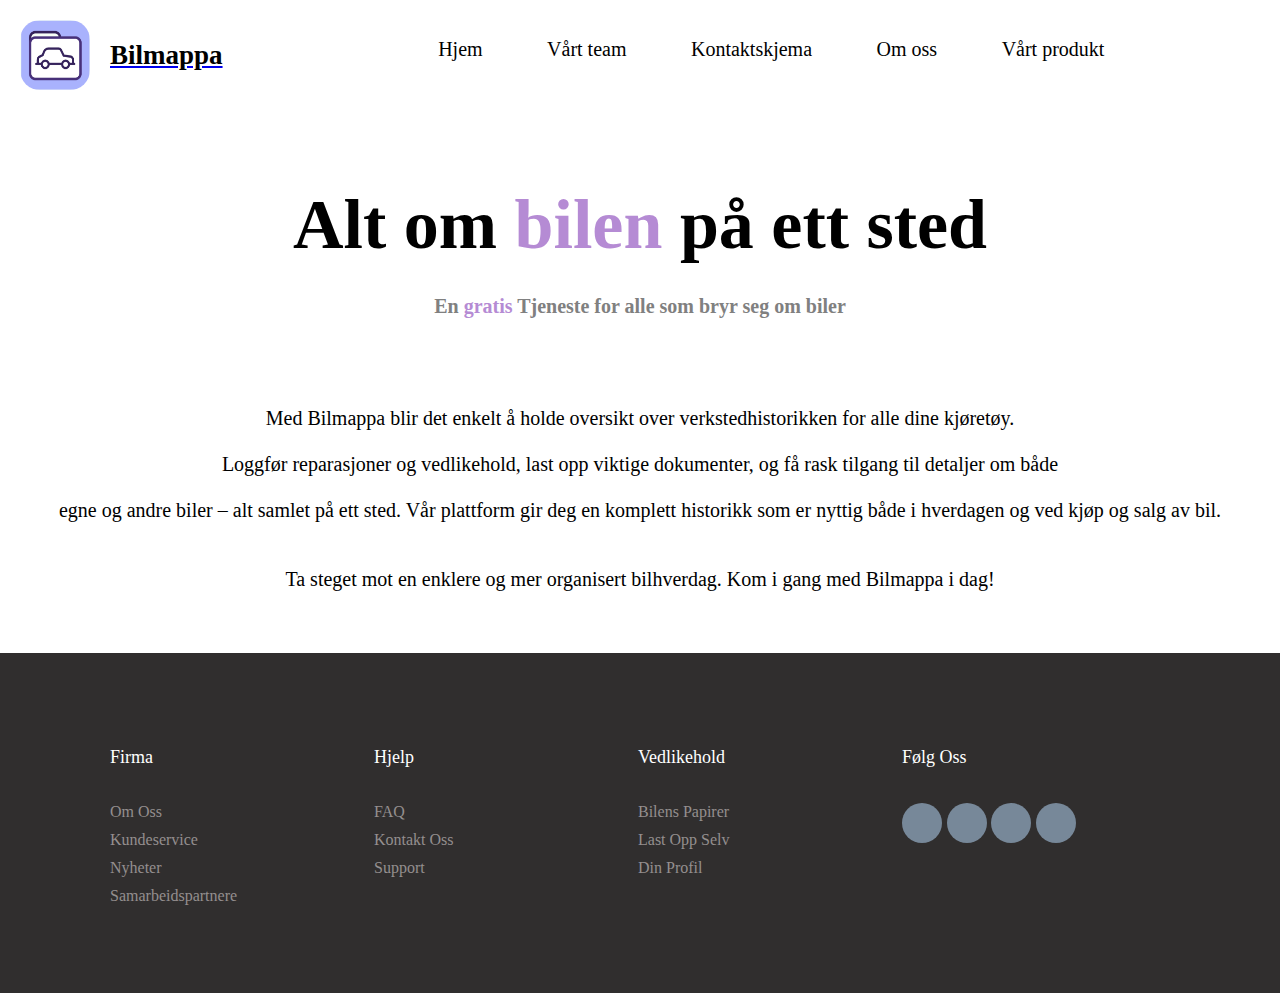
==== index.html @ 58f10278 "zdcsd" ====
<!DOCTYPE html>
<html lang="en">
<link rel="stylesheet" href="style.css">
<link rel="stylesheet" href="https://cdnjs.cloudflare.com/ajax/libs/font-awesome/6.6.0/css/all.min.css" integrity="sha512-Kc323vGBEqzTmouAECnVceyQqyqdsSiqLQISBL29aUW4U/M7pSPA/gEUZQqv1cwx4OnYxTxve5UMg5GT6L4JJg==" crossorigin="anonymous" referrerpolicy="no-referrer" />

<head>

    <title>Bilmappa</title>
</head>
<body>
    <div class="menucontainer">

<a href="index.html"><img src="photo/Screenshot 2024-10-28 at 12.24.02.png" alt=""></a>

       <a href="index.html"><h2>Bilmappa</h2></a>
<ul>
    <li><a href="index.html">Hjem</a></li>
    <li><a href="kontakt.html">Vårt team</a></li>
    <li><a href="kontakskjema.html">Kontaktskjema</a></li>
    <li><a href="Om oss.html">Om oss</a></li>
    <li><a href="">Vårt produkt</a></li>
</ul>
    </div>
   <div class="innhold">
    <h3>Alt om <span>bilen</span> på ett sted</h3>
    <h4>En <span>gratis</span> Tjeneste for alle som bryr seg om biler</h4> <br><br>

  <p>
    Med Bilmappa blir det enkelt å holde oversikt over verkstedhistorikken for alle dine kjøretøy. <br><br>
    Loggfør reparasjoner og vedlikehold, last opp viktige dokumenter, og få rask tilgang til detaljer om både <br><br>
    egne og andre biler – alt samlet på ett sted. Vår plattform gir deg en komplett historikk som er nyttig både i hverdagen og ved kjøp og salg av bil. <br><br><br>

    Ta steget mot en enklere og mer organisert bilhverdag. Kom i gang med Bilmappa i dag!
   </p><br><br>
</div>







<footer class="footer">
    <div class="container">
        <div class="row">
            <div class="footer-col">
                <h4>Firma</h4>
                <ul>
                    <li><a href="#">Om oss</a></li>
                    <li><a href="#">Kundeservice</a></li>
                    <li><a href="#">Nyheter</a></li>
                    <li><a href="#">Samarbeidspartnere</a></li>
                
                </ul>
            </div>
            <div class="footer-col">
                <h4>Hjelp</h4>
                <ul>
                    <li><a href="#">FAQ</a></li>
                    <li><a href="#">Kontakt oss</a></li>
                    <li><a href="#">support</a></li>
                    <li><a href="#"></a></li>
                </ul>
        </div>
        <div class="footer-col">
            <h4>vedlikehold</h4>
            <ul>
                <li><a href="#">Bilens papirer</a></li>
                <li><a href="#">Last opp selv</a></li>
                <li><a href="#">Din profil</a></li>
                <li><a href="#"></a></li>

            </ul>
    </div>
    <div class="footer-col">
        <h4>Følg oss</h4>
        <div class="sosial-links">
        <ul>
         <a href=""><i class="fa-brands fa-instagram"></i></a>
         <a href=""><i class="fa-brands fa-facebook"></i></a>
         <a href=""><i class="fa-brands fa-twitter"></i></a>
         <a href=""><i class="fa-brands fa-linkedin-in"></i></a>
        </ul>
</div>
</div>
    
</footer>
   

</body>
</html>
---- style.css ----
body{
    background-color:white;
    margin: 0px;
    padding: 0px;
    background-size: cover;
    background-position: center;

}
.menucontainer{
    padding: 0px;
    display: flex;
    position: center;
}
.menucontainer ul{
    flex: 1;
    text-align: center;
}
.menucontainer ul li{
    display: inline-block;
    margin: 10px 20px;
    padding: 10px;
    font-size: 20px;
}
.menucontainer ul li a{
    color: black; 
    text-decoration: none;
   
}
.menucontainer ul li a:hover{
    background-color: rgb(181, 139, 212);
    transition: 1s;
    border-radius: 50px;

}
.menucontainer a button{
    margin-left: 140px;
    width: 110px;
    height: 40px;
    border-radius: 30px;
    font-size: 17px;
    background-color:rgb(181, 139, 212);
    color: white;
}

.menucontainer h2{
margin-left: 0px;
margin-top: 40px;
color: black;
text-decoration: none;
}
.menucontainer h2:hover{
    transition: 0,5s;
    border-radius: 50px;
    color: rgb(181, 139, 212);

}
.menucontainer img{
    width: 70px;
    height: 70px;
    padding: 20px;
    border-radius: 40px;
} 
.innhold h3{
    font-size: 70px;
    text-align: center;
}
.innhold span{
    color: rgb(181, 139, 212);
}
.innhold h4{
font-size: 20px;
text-align: center;
color: gray;
margin-top: -40px;
}
.innhold h4 span{
    color: rgb(181, 139, 212);
}
.innhold img{
    
}
.innhold p{
    font-size: 20px;
    text-align: center;
    
}
.about h3{
    text-align: center;
    font-size: 50px;

}

.about{
    width: 100%;
    margin: 0;
    border-radius: 10px;
}

.about P{
text-align: center;
font-size: 22px;
color: black;
padding: 20px 20px;
}

.about img{
    width: 100%;
    margin: 0;
    border-radius: 10px;
}
.about h4{
    text-align: center;
    font-size: 40px;

}
.container{
    max-width: 1170px;
    margin: auto;
}
.row{
    display: flex;
    flex-wrap: wrap;
}
ul{
    list-style: none;
}
footer{
    padding: 70px 0 ;
    background-color: rgb(48, 46, 46);
}
.footer-col{
    width: 20%;
    padding: 0 15px;
}
.footer-col h4{
    font-size: 18px;
    color: white;
    text-transform: capitalize;
    margin-bottom: 35px;
    font-weight: 500;
    position: relative;
    margin-left: 40px;
}
.footer-col ul li:not(:last-child){
    margin-bottom: 10px;
}
.footer-col ul li a{
    font-size: 16px;
    text-transform: capitalize;
    color:black;
    text-decoration: none;
    font-weight: 300;
    color: rgb(148, 143, 143);
    display: block;
    transition: all 0,3s ease;
}
.footer-col ul li a:hover{
    color: darkgrey;
    padding-left: 7px;

}
.footer-col .sosial-links a{
    display: inline-block;
    height: 40px;
    width: 40px;
    background-color: lightslategray;
    margin: 10px 10px o;
    text-align: center;
    line-height: 40px;
    border-radius: 50px;
    color: aqua;
    transition: all 0,5s ease;

}
.footer-col .sosial-links a:hover{
    color: #24262b;
    background-color:rgb(181, 139, 212);
}
.wrapper{
    width: 420px;
    background: white;
    border:  2px solid rgba(255, 255, 255, .2);
    backdrop-filter: blur(20px);
    box-shadow: 0 0 10px rgba(0, 0, 0, .2);
    color: #000000;
    border-radius: 10px;
    padding: 30px 40px;
}
.wrapper h1{
    font-size: 36px;
    text-align: center;
}
.wrapper .input-box{
    width: 100%;
    height: 50px;
    margin: 30px 0;

}
.input-box input{
    width: 100%;
    height: 100%;
    background: rgb(235, 231, 231);
    border: transparent;
    outline: none;
    border: 2px solid rgba(255, 255, 255, .2);
    border-radius: 40px;
}
.input-box input::placeholder{
    color: #000000;
}
.input-box i{
    position: absolute;
    right: 20px;
    top: 50%;
    transform: translateY(-50%);
    font-size: 20px;
}
.wrapper .remember-forget{
display: flex;
justify-content:space-between;
font-size: 14.5px;
margin: -15px 0 15px;
}
.remember-forget label input{
    accent-color: #000000;
    margin-right: 3px;
}

.remember-forget a{
    color: #000000;
    text-decoration: none;
}
.remember-forget a:hover{
    text-decoration: underline;

}
.wrapper .btn{
    width: 100%;
    height: 45px;
    background-color: #ffffff;
    border: none;
    outline: none;
    border-radius: 40px;
    box-shadow: 0 0 10px rgba(0, 0, 0, .1);
    cursor: pointer;
    font-size: 16px;
    color: #333;
    font-weight: 600;

}
.wrapper .register.link{
    font-size: 14,5px;
    text-align: center;
    margin: 20px 0 15px;
}
.register.link p a{
    color: #000000;
    text-decoration: none;
    font-weight: 600;
}
.register.link p a:hover{
    text-decoration: underline;
}
.pics img{
    width: 120px;
    height: 120px;
    border-radius: 50px;
    border: 2px solid;
    margin: 10px;
    margin-left: 100px;

    
}
.pics{
    display: flex;
    

}

.pop h1{
    text-align: center;
}
.pop h4{
    text-align: center;
    font-size: larger;
}

.kons h6{
    margin-left: 40px;
    font-size: 20px;
}

.kons input{
    margin-left: 40px;
    width: 250px;
    height: 40px;
    border: solid 1px;
}

.kons span input{
    width: 50%;
    height: 100px;

}
.kons button{
    width: 140px;
    height: 40px;
    margin-left: 40px;
    border-radius: 10px;
    font-size: larger;
    background-color: hsl(28, 8%, 32%);
    color: #ffffff;
}

.rad{
    display: flex;
    flex-wrap: wrap;
}
.lob{
    margin: auto;
    width: 20%;
}
.lob h1{
    margin-left: 35px ;
}
.lob li{
    font-size: 20px;
    align-items: center;
}


/* For skjermer som er bredere enn 600px (PC) */
@media (min-width: 600px) {
    body {
        font-size: 18px;
    }
}

/* For skjermer som er 600px eller mindre (mobil) */
@media (max-width: 600px) {
    body {
        font-size: 14px;
    }
}
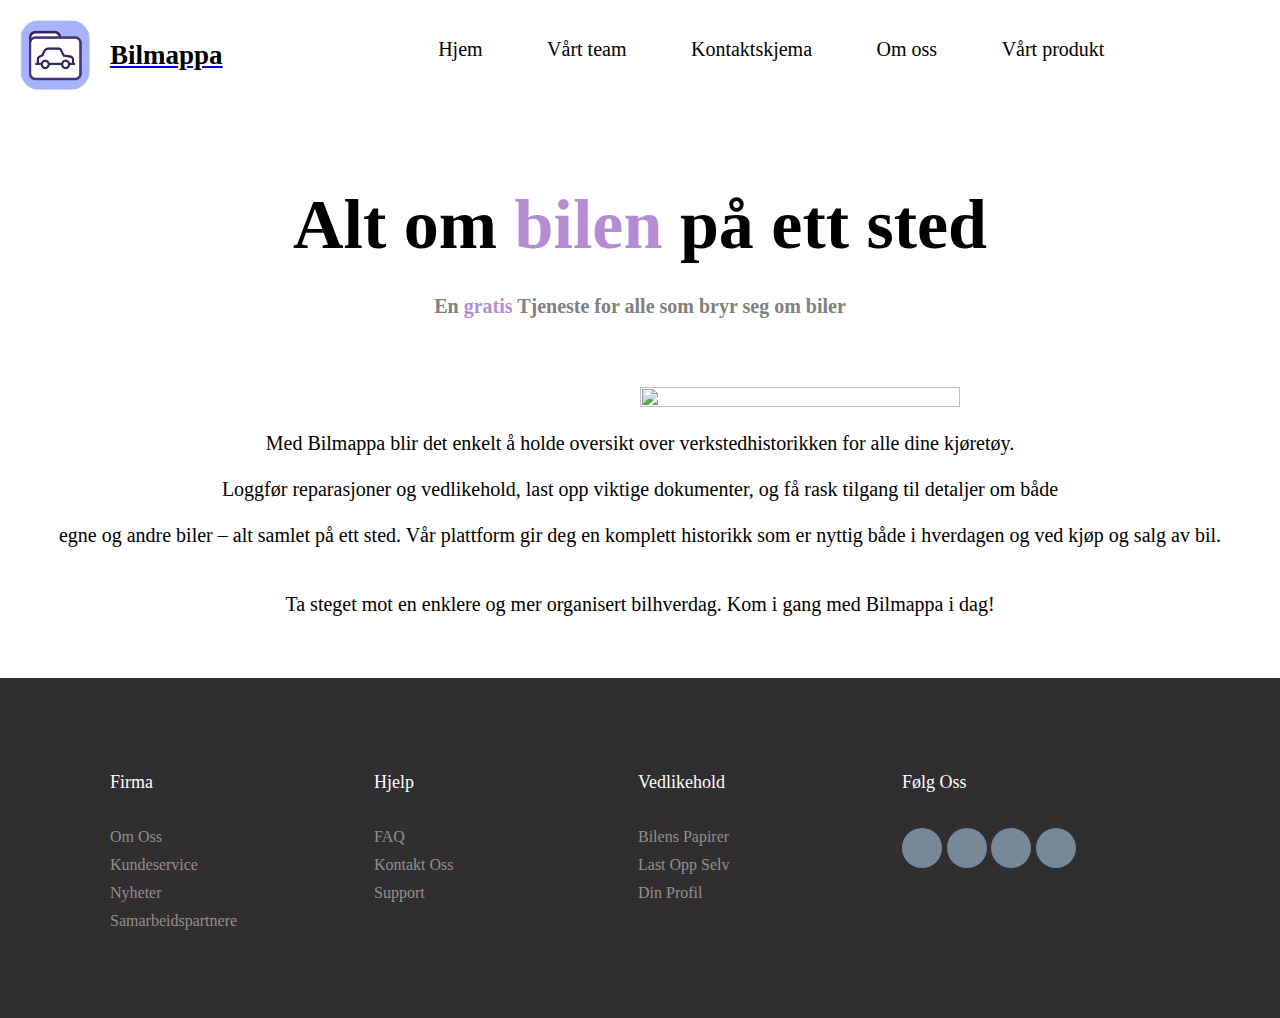
==== commit c0861a76: "seg" ====
--- a/index.html
+++ b/index.html
@@ -25,6 +25,7 @@
     <h3>Alt om <span>bilen</span> på ett sted</h3>
     <h4>En <span>gratis</span> Tjeneste for alle som bryr seg om biler</h4> <br><br>
 
+  <img src="" alt="">
   <p>
     Med Bilmappa blir det enkelt å holde oversikt over verkstedhistorikken for alle dine kjøretøy. <br><br>
     Loggfør reparasjoner og vedlikehold, last opp viktige dokumenter, og få rask tilgang til detaljer om både <br><br>
--- a/style.css
+++ b/style.css
@@ -29,6 +29,7 @@
 .menucontainer ul li a:hover{
     background-color: rgb(181, 139, 212);
     transition: 1s;
+    padding: 5px;
     border-radius: 50px;
 
 }
@@ -77,6 +78,9 @@
     color: rgb(181, 139, 212);
 }
 .innhold img{
+    width: 50%;
+    height: 50%;
+    margin-left: 50%;
     
 }
 .innhold p{
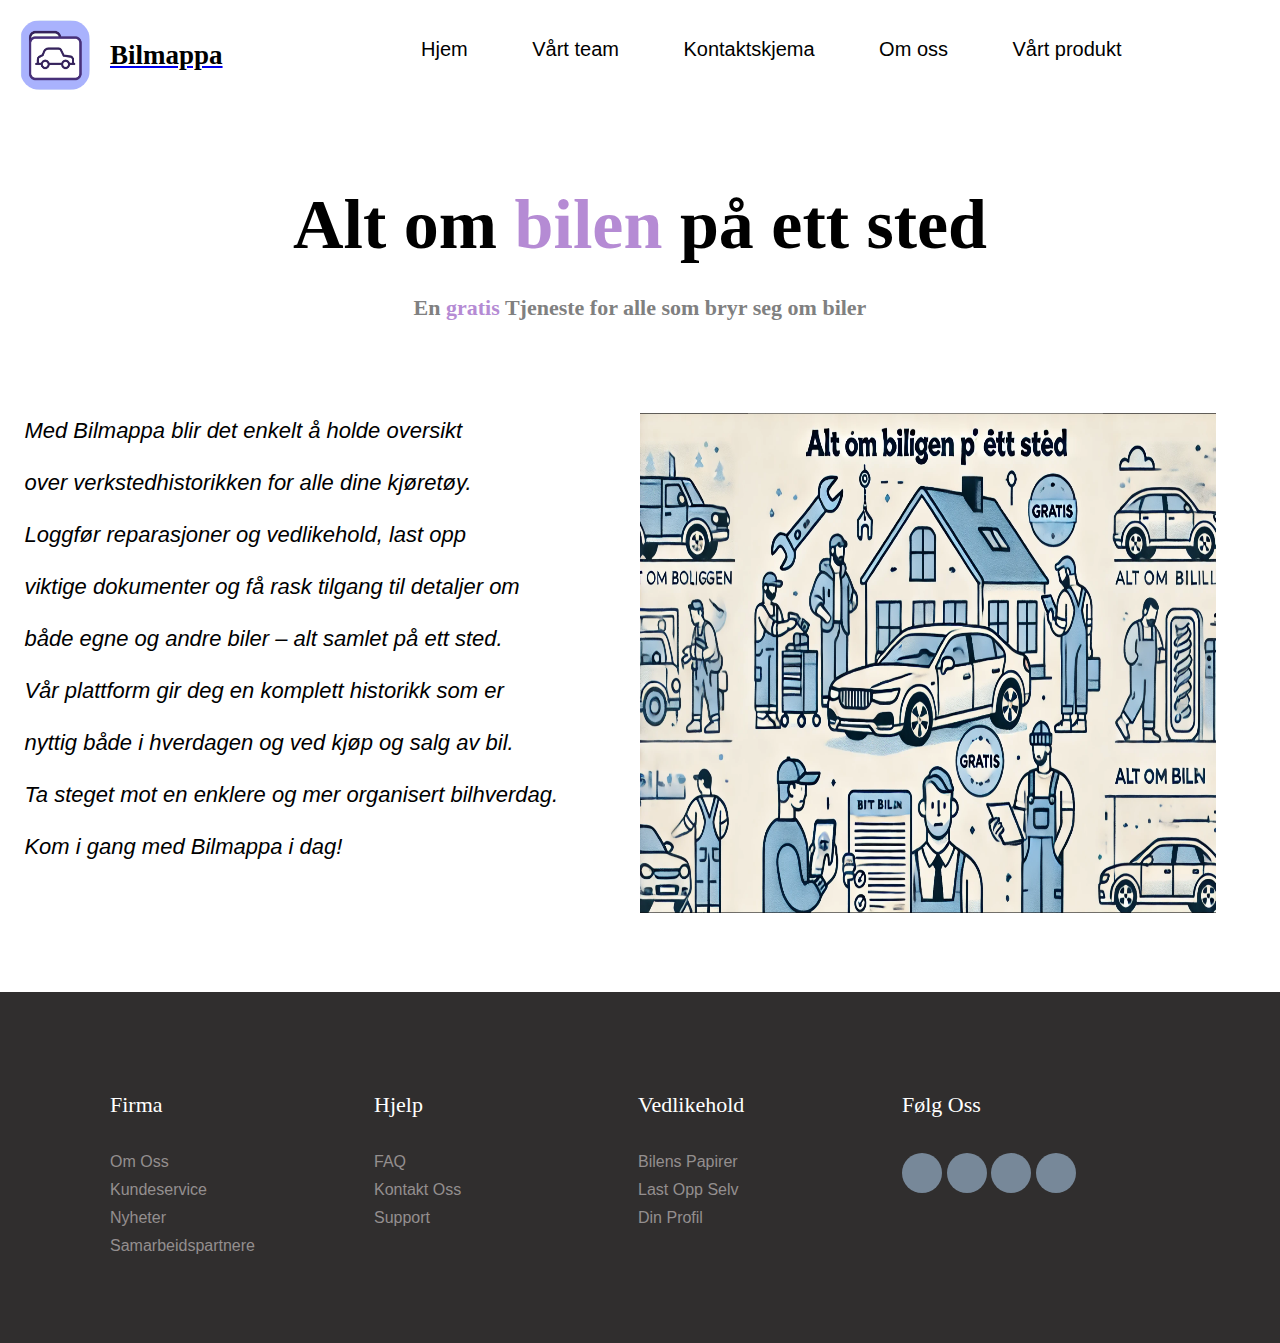
==== commit 97948c69: "har endret noen ting" ====
--- a/index.html
+++ b/index.html
@@ -23,23 +23,30 @@
     </div>
    <div class="innhold">
     <h3>Alt om <span>bilen</span> på ett sted</h3>
-    <h4>En <span>gratis</span> Tjeneste for alle som bryr seg om biler</h4> <br><br>
+    <h4>En <span>gratis</span> Tjeneste for alle som bryr seg om biler</h4> <br><br><br>
 
-  <img src="" alt="">
-  <p>
-    Med Bilmappa blir det enkelt å holde oversikt over verkstedhistorikken for alle dine kjøretøy. <br><br>
-    Loggfør reparasjoner og vedlikehold, last opp viktige dokumenter, og få rask tilgang til detaljer om både <br><br>
-    egne og andre biler – alt samlet på ett sted. Vår plattform gir deg en komplett historikk som er nyttig både i hverdagen og ved kjøp og salg av bil. <br><br><br>
+  <img src="photo/bilde 2.png" alt="">
+  <pre>
+    Med Bilmappa blir det enkelt å holde oversikt 
 
-    Ta steget mot en enklere og mer organisert bilhverdag. Kom i gang med Bilmappa i dag!
-   </p><br><br>
+    over verkstedhistorikken for alle dine kjøretøy.
+
+    Loggfør reparasjoner og vedlikehold, last opp 
+    
+    viktige dokumenter og få rask tilgang til detaljer om 
+    
+    både egne og andre biler – alt samlet på ett sted.
+
+    Vår plattform gir deg en komplett historikk som er 
+    
+    nyttig både i hverdagen og ved kjøp og salg av bil.
+
+    Ta steget mot en enklere og mer organisert bilhverdag.
+
+    Kom i gang med Bilmappa i dag!
+   </pre><br><br>
 </div>
-
-
-
-
-
-
+<br><br>
 
 <footer class="footer">
     <div class="container">
--- a/style.css
+++ b/style.css
@@ -20,11 +20,12 @@
     margin: 10px 20px;
     padding: 10px;
     font-size: 20px;
+    font-family: 'Lucida Sans', 'Lucida Sans Regular', 'Lucida Grande', 'Lucida Sans Unicode', Geneva, Verdana, sans-serif;
 }
 .menucontainer ul li a{
     color: black; 
     text-decoration: none;
-   
+    
 }
 .menucontainer ul li a:hover{
     background-color: rgb(181, 139, 212);
@@ -69,7 +70,7 @@
     color: rgb(181, 139, 212);
 }
 .innhold h4{
-font-size: 20px;
+font-size: 22px;
 text-align: center;
 color: gray;
 margin-top: -40px;
@@ -78,15 +79,18 @@
     color: rgb(181, 139, 212);
 }
 .innhold img{
-    width: 50%;
-    height: 50%;
-    margin-left: 50%;
+    width: 45%;
+    height: 500px;
+    margin-left:50%;
     
 }
-.innhold p{
-    font-size: 20px;
-    text-align: center;
-    
+.innhold pre{
+    font-size:22px;
+    text-align: left;
+    margin-top: -500px;
+    font-style: italic;
+    font-family: 'Lucida Sans', 'Lucida Sans Regular', 'Lucida Grande', 'Lucida Sans Unicode', Geneva, Verdana, sans-serif;
+
 }
 .about h3{
     text-align: center;
@@ -105,6 +109,9 @@
 font-size: 22px;
 color: black;
 padding: 20px 20px;
+font-style: italic;
+font-family: 'Lucida Sans', 'Lucida Sans Regular', 'Lucida Grande', 'Lucida Sans Unicode', Geneva, Verdana, sans-serif;
+
 }
 
 .about img{
@@ -137,7 +144,7 @@
     padding: 0 15px;
 }
 .footer-col h4{
-    font-size: 18px;
+    font-size: 22px;
     color: white;
     text-transform: capitalize;
     margin-bottom: 35px;
@@ -157,6 +164,7 @@
     color: rgb(148, 143, 143);
     display: block;
     transition: all 0,3s ease;
+    font-family: 'Lucida Sans', 'Lucida Sans Regular', 'Lucida Grande', 'Lucida Sans Unicode', Geneva, Verdana, sans-serif;
 }
 .footer-col ul li a:hover{
     color: darkgrey;
@@ -275,23 +283,34 @@
 
     
 }
+
+.hilt{
+    text-align: center;
+    font-size: 22px;
+    font-family: 'Lucida Sans', 'Lucida Sans Regular', 'Lucida Grande', 'Lucida Sans Unicode', Geneva, Verdana, sans-serif;
+}
 .pics{
     display: flex;
-    
-
-}
-
+}
+.pics ul li{
+    font-family: 'Lucida Sans', 'Lucida Sans Regular', 'Lucida Grande', 'Lucida Sans Unicode', Geneva, Verdana, sans-serif;
+}
+.bolder img{
+    width: 100%;
+}
 .pop h1{
     text-align: center;
 }
 .pop h4{
     text-align: center;
-    font-size: larger;
+    font-size: 22px;
+    font-family: 'Lucida Sans', 'Lucida Sans Regular', 'Lucida Grande', 'Lucida Sans Unicode', Geneva, Verdana, sans-serif;
 }
 
 .kons h6{
     margin-left: 40px;
-    font-size: 20px;
+    font-size: 22px;
+    font-family: 'Lucida Sans', 'Lucida Sans Regular', 'Lucida Grande', 'Lucida Sans Unicode', Geneva, Verdana, sans-serif;
 }
 
 .kons input{
@@ -312,7 +331,7 @@
     margin-left: 40px;
     border-radius: 10px;
     font-size: larger;
-    background-color: hsl(28, 8%, 32%);
+    background-color: rgb(181, 139, 212);
     color: #ffffff;
 }
 
@@ -328,8 +347,9 @@
     margin-left: 35px ;
 }
 .lob li{
-    font-size: 20px;
+    font-size: 22px;
     align-items: center;
+    font-family: 'Lucida Sans', 'Lucida Sans Regular', 'Lucida Grande', 'Lucida Sans Unicode', Geneva, Verdana, sans-serif;
 }
 
 
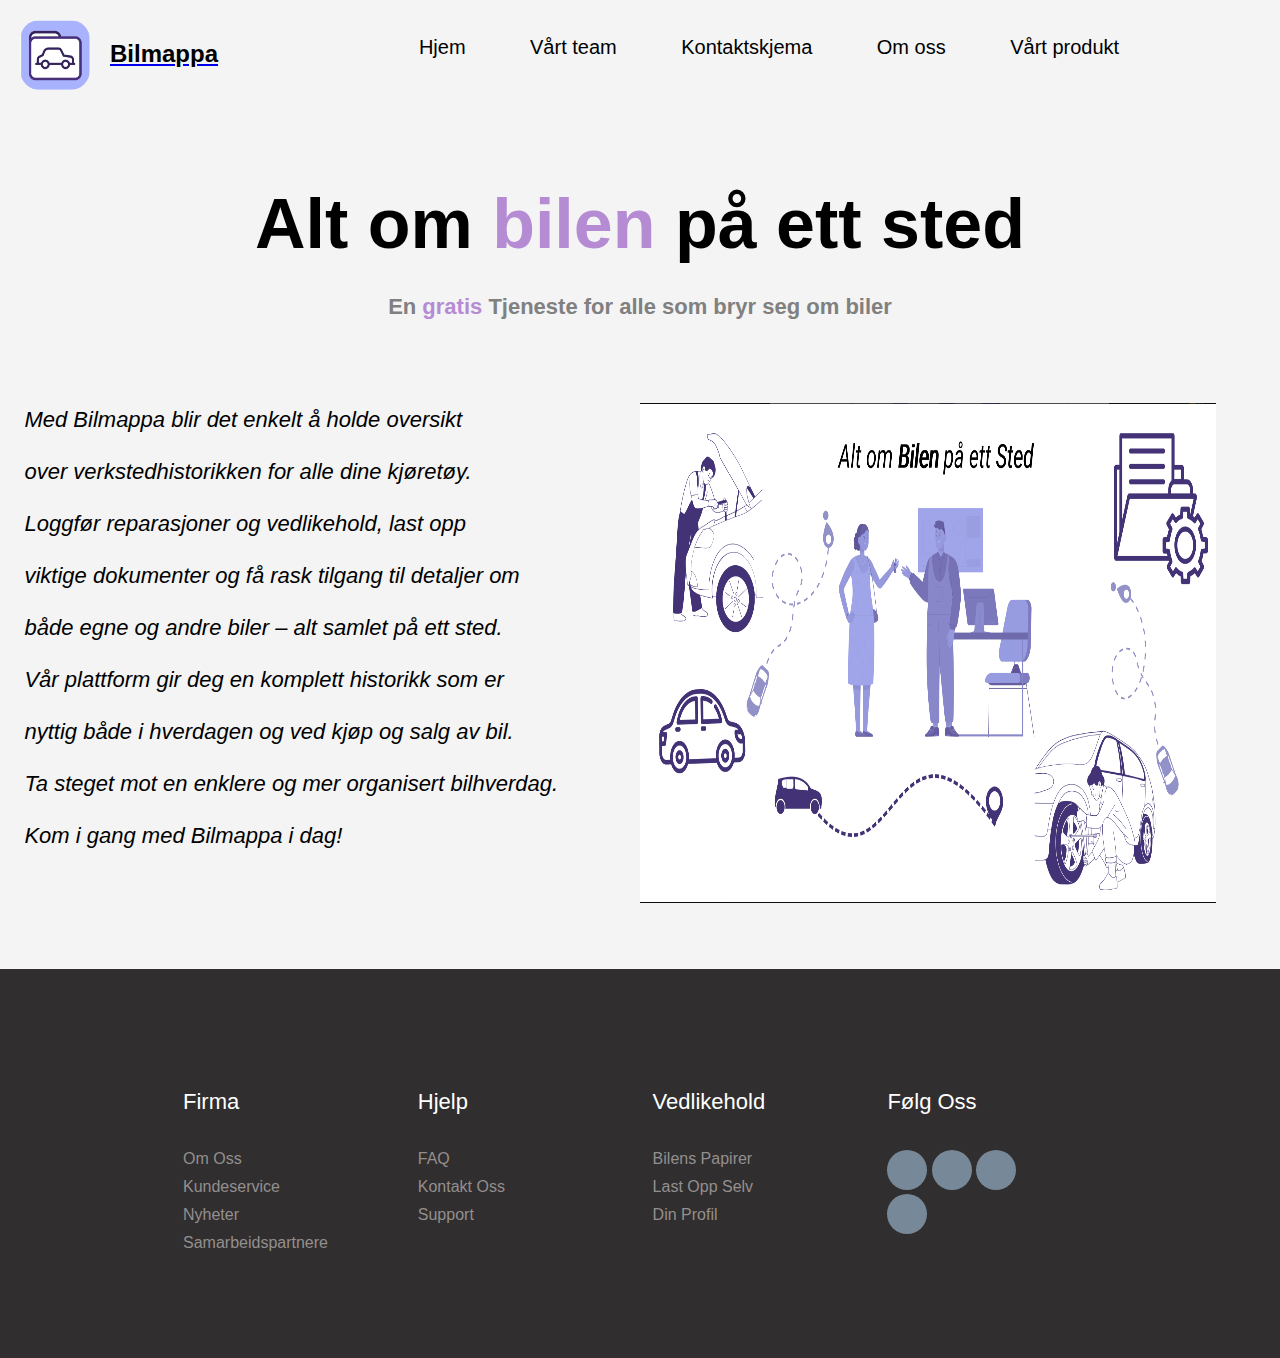
==== commit f1d1ed61: "our produkt design" ====
--- a/index.html
+++ b/index.html
@@ -18,14 +18,14 @@
     <li><a href="kontakt.html">Vårt team</a></li>
     <li><a href="kontakskjema.html">Kontaktskjema</a></li>
     <li><a href="Om oss.html">Om oss</a></li>
-    <li><a href="">Vårt produkt</a></li>
+    <li><a href="Vårt produkt.html">Vårt produkt</a></li>
 </ul>
     </div>
    <div class="innhold">
     <h3>Alt om <span>bilen</span> på ett sted</h3>
     <h4>En <span>gratis</span> Tjeneste for alle som bryr seg om biler</h4> <br><br><br>
 
-  <img src="photo/bilde 2.png" alt="">
+  <img src="photo/bilde 1.png" alt="">
   <pre>
     Med Bilmappa blir det enkelt å holde oversikt 
 
--- a/style.css
+++ b/style.css
@@ -1,11 +1,13 @@
 body{
-    background-color:white;
+    background-color: #f4f4f4;
     margin: 0px;
     padding: 0px;
     background-size: cover;
     background-position: center;
 
 }
+
+
 .menucontainer{
     padding: 0px;
     display: flex;
@@ -352,29 +354,109 @@
     font-family: 'Lucida Sans', 'Lucida Sans Regular', 'Lucida Grande', 'Lucida Sans Unicode', Geneva, Verdana, sans-serif;
 }
 
-
-/* For skjermer som er bredere enn 600px (PC) */
-@media (min-width: 600px) {
+.container-2{
+ padding: 15px;
+ margin: 15px;
+ display: flex;
+}
+.albdr{
+    text-align: center;
+}
+.albdr span{
+    color: rgb(181, 139, 212);
+}
+.last img{
+    width: 55%;
+    margin-left: 15%;
+    border-radius: 70px;
+    margin-top: 20px;
+}
+.tral p{
+    font-size: 25px;
+    margin-top: 100px;
+}
+.bzr button{
+    margin-left: 60%;
+    width: 250px;
+    height: 50px;
+    background-color: rgb(181, 139, 212);
+    font-size: 25px;
+    border-radius: 20px;
+    margin-top: -100px;
+    
+}
+
+/* Grunnleggende stil for større skjermer */
+body {
+    font-family: Arial, sans-serif;
+    margin: 0;
+    padding: 0;
+    background-color: #f4f4f4;
+  }
+  
+  .container {
+    width: 80%;
+    margin: 0 auto;
+    padding: 20px;
+  }
+  
+  h1 {
+    color: #333;
+  }
+  
+  /* Responsiv design for skjermer som er 768px eller mindre (typisk mobil) */
+  @media (max-width: 768px) {
+    .container {
+      width: 95%;
+      padding: 10px;
+    }
+  
+    h1 {
+      font-size: 24px;
+      text-align: center;
+    }
+  
+    /* Endre navigasjonen til vertikal */
+    nav ul {
+      list-style-type: none;
+      padding: 0;
+    }
+  
+    nav ul li {
+      display: block;
+      text-align: center;
+      margin: 10px 0;
+    }
+  
+    nav a {
+      text-decoration: none;
+      font-size: 18px;
+      color: #333;
+    }
+  }
+  
+  /* Responsiv design for ekstra små skjermer (f.eks. telefoner i vertikal modus) */
+  @media (max-width: 480px) {
     body {
-        font-size: 18px;
-    }
-}
-
-/* For skjermer som er 600px eller mindre (mobil) */
-@media (max-width: 600px) {
-    body {
-        font-size: 14px;
-    }
-}
-
-
-
-
-
-
-
-
-
-
-
-
+      font-size: 14px;
+    }
+  
+    h1 {
+      font-size: 20px;
+    }
+  
+    nav a {
+      font-size: 16px;
+    }
+  }
+  
+
+
+
+
+
+
+
+
+
+
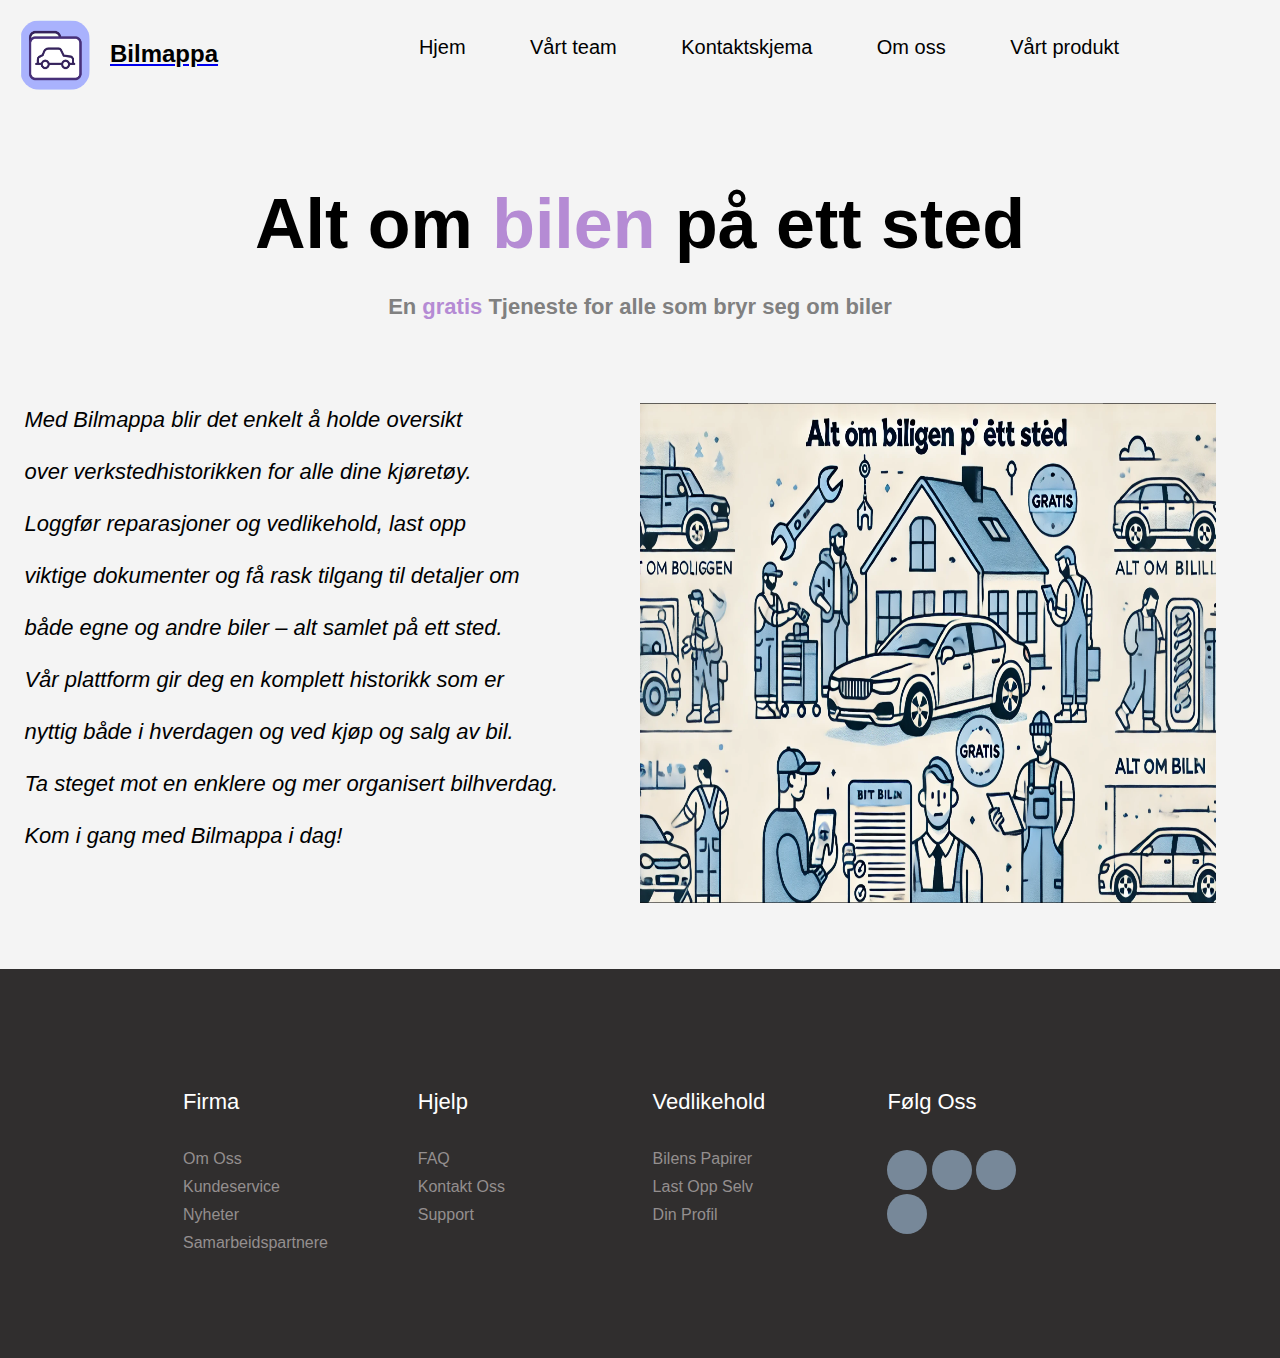
==== commit 78fd705b: "ok" ====
--- a/index.html
+++ b/index.html
@@ -25,7 +25,7 @@
     <h3>Alt om <span>bilen</span> på ett sted</h3>
     <h4>En <span>gratis</span> Tjeneste for alle som bryr seg om biler</h4> <br><br><br>
 
-  <img src="photo/bilde 1.png" alt="">
+  <img src="photo/bilde 2.png" alt="">
   <pre>
     Med Bilmappa blir det enkelt å holde oversikt 
 
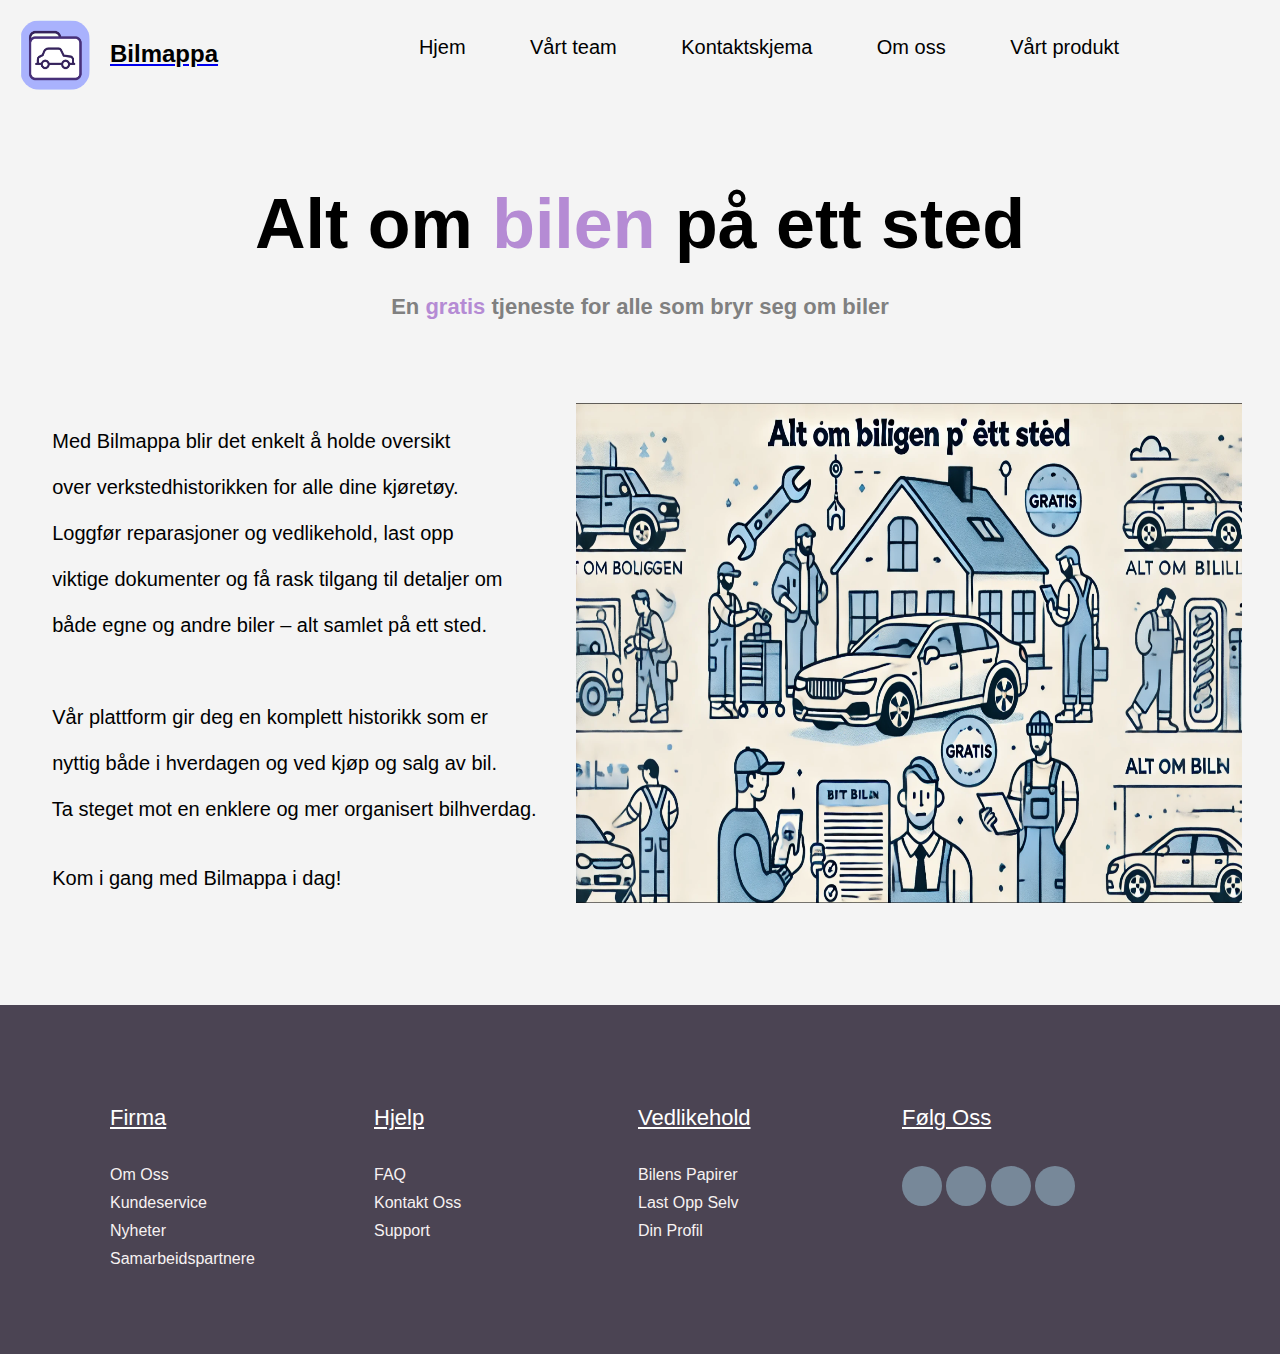
==== commit 73623e5e: "Endret litt tekst(første site) og visual" ====
--- a/index.html
+++ b/index.html
@@ -23,10 +23,10 @@
     </div>
    <div class="innhold">
     <h3>Alt om <span>bilen</span> på ett sted</h3>
-    <h4>En <span>gratis</span> Tjeneste for alle som bryr seg om biler</h4> <br><br><br>
+    <h4>En <span>gratis</span> tjeneste for alle som bryr seg om biler</h4> <br><br><br>
 
   <img src="photo/bilde 2.png" alt="">
-  <pre>
+  <pre style="font-style: normal;"> 
     Med Bilmappa blir det enkelt å holde oversikt 
 
     over verkstedhistorikken for alle dine kjøretøy.
@@ -36,12 +36,13 @@
     viktige dokumenter og få rask tilgang til detaljer om 
     
     både egne og andre biler – alt samlet på ett sted.
-
+    <br><br>
     Vår plattform gir deg en komplett historikk som er 
     
     nyttig både i hverdagen og ved kjøp og salg av bil.
 
     Ta steget mot en enklere og mer organisert bilhverdag.
+
 
     Kom i gang med Bilmappa i dag!
    </pre><br><br>
@@ -52,7 +53,7 @@
     <div class="container">
         <div class="row">
             <div class="footer-col">
-                <h4>Firma</h4>
+                <h4 style="text-decoration: underline;">Firma</h4>
                 <ul>
                     <li><a href="#">Om oss</a></li>
                     <li><a href="#">Kundeservice</a></li>
@@ -62,7 +63,7 @@
                 </ul>
             </div>
             <div class="footer-col">
-                <h4>Hjelp</h4>
+                <h4 style="text-decoration: underline;">Hjelp</h4>
                 <ul>
                     <li><a href="#">FAQ</a></li>
                     <li><a href="#">Kontakt oss</a></li>
@@ -71,7 +72,7 @@
                 </ul>
         </div>
         <div class="footer-col">
-            <h4>vedlikehold</h4>
+            <h4 style="text-decoration: underline;">Vedlikehold</h4>
             <ul>
                 <li><a href="#">Bilens papirer</a></li>
                 <li><a href="#">Last opp selv</a></li>
--- a/style.css
+++ b/style.css
@@ -4,7 +4,7 @@
     padding: 0px;
     background-size: cover;
     background-position: center;
-
+    font-family: sans-serif;
 }
 
 
@@ -22,7 +22,7 @@
     margin: 10px 20px;
     padding: 10px;
     font-size: 20px;
-    font-family: 'Lucida Sans', 'Lucida Sans Regular', 'Lucida Grande', 'Lucida Sans Unicode', Geneva, Verdana, sans-serif;
+    font-family: sans-serif;
 }
 .menucontainer ul li a{
     color: black; 
@@ -81,17 +81,18 @@
     color: rgb(181, 139, 212);
 }
 .innhold img{
-    width: 45%;
-    height: 500px;
-    margin-left:50%;
+    width: 52%;
+    height:500px;
+    margin-left:45%;
     
 }
 .innhold pre{
-    font-size:22px;
+    font-size:20px;
     text-align: left;
     margin-top: -500px;
     font-style: italic;
-    font-family: 'Lucida Sans', 'Lucida Sans Regular', 'Lucida Grande', 'Lucida Sans Unicode', Geneva, Verdana, sans-serif;
+    font-family: sans-serif;
+    padding-left: 30px;
 
 }
 .about h3{
@@ -111,8 +112,7 @@
 font-size: 22px;
 color: black;
 padding: 20px 20px;
-font-style: italic;
-font-family: 'Lucida Sans', 'Lucida Sans Regular', 'Lucida Grande', 'Lucida Sans Unicode', Geneva, Verdana, sans-serif;
+font-family: sans-serif;
 
 }
 
@@ -139,13 +139,14 @@
 }
 footer{
     padding: 70px 0 ;
-    background-color: rgb(48, 46, 46);
+    background-color: #4B4453 
 }
 .footer-col{
     width: 20%;
     padding: 0 15px;
 }
 .footer-col h4{
+    text-decoration: underline;
     font-size: 22px;
     color: white;
     text-transform: capitalize;
@@ -163,10 +164,10 @@
     color:black;
     text-decoration: none;
     font-weight: 300;
-    color: rgb(148, 143, 143);
+    color: rgb(247, 242, 242);
     display: block;
     transition: all 0,3s ease;
-    font-family: 'Lucida Sans', 'Lucida Sans Regular', 'Lucida Grande', 'Lucida Sans Unicode', Geneva, Verdana, sans-serif;
+    font-family: sans-serif;
 }
 .footer-col ul li a:hover{
     color: darkgrey;
@@ -289,13 +290,13 @@
 .hilt{
     text-align: center;
     font-size: 22px;
-    font-family: 'Lucida Sans', 'Lucida Sans Regular', 'Lucida Grande', 'Lucida Sans Unicode', Geneva, Verdana, sans-serif;
+    font-family: sans-serif;
 }
 .pics{
     display: flex;
 }
 .pics ul li{
-    font-family: 'Lucida Sans', 'Lucida Sans Regular', 'Lucida Grande', 'Lucida Sans Unicode', Geneva, Verdana, sans-serif;
+    font-family: sans-serif;
 }
 .bolder img{
     width: 100%;
@@ -306,13 +307,13 @@
 .pop h4{
     text-align: center;
     font-size: 22px;
-    font-family: 'Lucida Sans', 'Lucida Sans Regular', 'Lucida Grande', 'Lucida Sans Unicode', Geneva, Verdana, sans-serif;
+    font-family: sans-serif;
 }
 
 .kons h6{
     margin-left: 40px;
     font-size: 22px;
-    font-family: 'Lucida Sans', 'Lucida Sans Regular', 'Lucida Grande', 'Lucida Sans Unicode', Geneva, Verdana, sans-serif;
+    font-family: sans-serif;
 }
 
 .kons input{
@@ -351,112 +352,100 @@
 .lob li{
     font-size: 22px;
     align-items: center;
-    font-family: 'Lucida Sans', 'Lucida Sans Regular', 'Lucida Grande', 'Lucida Sans Unicode', Geneva, Verdana, sans-serif;
-}
-
-.container-2{
- padding: 15px;
- margin: 15px;
- display: flex;
-}
-.albdr{
-    text-align: center;
-}
-.albdr span{
-    color: rgb(181, 139, 212);
+    font-family: sans-serif;
+}
+
+.container-2 {
+    display: flex;
+    max-width: 900px;
+    padding: 20px;
+    border-radius: 50px;
+}
+.albdr h1 {
+    text-align: center;
+    font-size: 32px;
+    color: #333;
+    font-weight: 700;
+    margin: 20px 0;
+}
+.albdr h1 span {
+    color: #9370DB;;
+}
+.last {
+    width: 450px;
 }
 .last img{
-    width: 55%;
-    margin-left: 15%;
-    border-radius: 70px;
-    margin-top: 20px;
-}
-.tral p{
-    font-size: 25px;
-    margin-top: 100px;
-}
-.bzr button{
-    margin-left: 60%;
-    width: 250px;
-    height: 50px;
-    background-color: rgb(181, 139, 212);
-    font-size: 25px;
-    border-radius: 20px;
-    margin-top: -100px;
-    
-}
-
-/* Grunnleggende stil for større skjermer */
-body {
-    font-family: Arial, sans-serif;
-    margin: 0;
-    padding: 0;
-    background-color: #f4f4f4;
-  }
-  
-  .container {
-    width: 80%;
-    margin: 0 auto;
-    padding: 20px;
-  }
-  
-  h1 {
-    color: #333;
-  }
-  
-  /* Responsiv design for skjermer som er 768px eller mindre (typisk mobil) */
-  @media (max-width: 768px) {
-    .container {
-      width: 95%;
-      padding: 10px;
-    }
-  
-    h1 {
-      font-size: 24px;
-      text-align: center;
-    }
-  
-    /* Endre navigasjonen til vertikal */
-    nav ul {
-      list-style-type: none;
-      padding: 0;
-    }
-  
-    nav ul li {
-      display: block;
-      text-align: center;
-      margin: 10px 0;
-    }
-  
-    nav a {
-      text-decoration: none;
-      font-size: 18px;
-      color: #333;
-    }
-  }
-  
-  /* Responsiv design for ekstra små skjermer (f.eks. telefoner i vertikal modus) */
-  @media (max-width: 480px) {
-    body {
-      font-size: 14px;
-    }
-  
-    h1 {
-      font-size: 20px;
-    }
-  
-    nav a {
-      font-size: 16px;
-    }
-  }
-  
-
-
-
-
-
-
-
-
-
-
+    max-width: 55%;
+    height: auto;
+    border-radius: 50px;
+    margin-left: 150px;    
+
+}
+.tral {
+    flex: 1;
+    padding: 10px;
+    text-align: left;
+}
+.tral p {
+    font-size: 18px;
+    color: #666;
+    line-height: 1.6;
+    margin-top: 30px;
+    margin-bottom: 15px;
+
+}
+.tral button {
+    font-size: 18px;
+    padding: 10px 20px;
+    background-color: #9370DB; /* Matching the purple color */
+    color: #ffffff;
+    border: none;
+    border-radius: 5px;
+    cursor: pointer;
+    transition: background-color 0.3s;
+    margin-bottom: 60px;
+    width: 200px;
+    margin-top: 50px;
+    margin-left: 20%;
+}
+.bzr {
+    text-align: center;
+    margin: 20px;
+}
+
+.bzr button:hover {
+    background-color: #7a5db7; /* Darker purple on hover */
+}
+
+@media (max-width: 600px) {
+    .menucontainer ul li {
+        margin: 5px;
+        padding: 5px;
+        font-size: 16px;
+    }
+
+    .albdr h1 {
+        font-size: 24px;
+    }
+
+    .container-2 {
+        flex-direction: column;
+        padding: 10px;
+    }
+
+    .tral p {
+        font-size: 16px;
+        padding: 0 5px;
+    }
+
+    .last img {
+        max-width: 80%;
+        border-radius: 15px;
+    }
+
+    .bzr button {
+        font-size: 16px;
+        width: 100%;
+        max-width: 250px;
+    }
+}
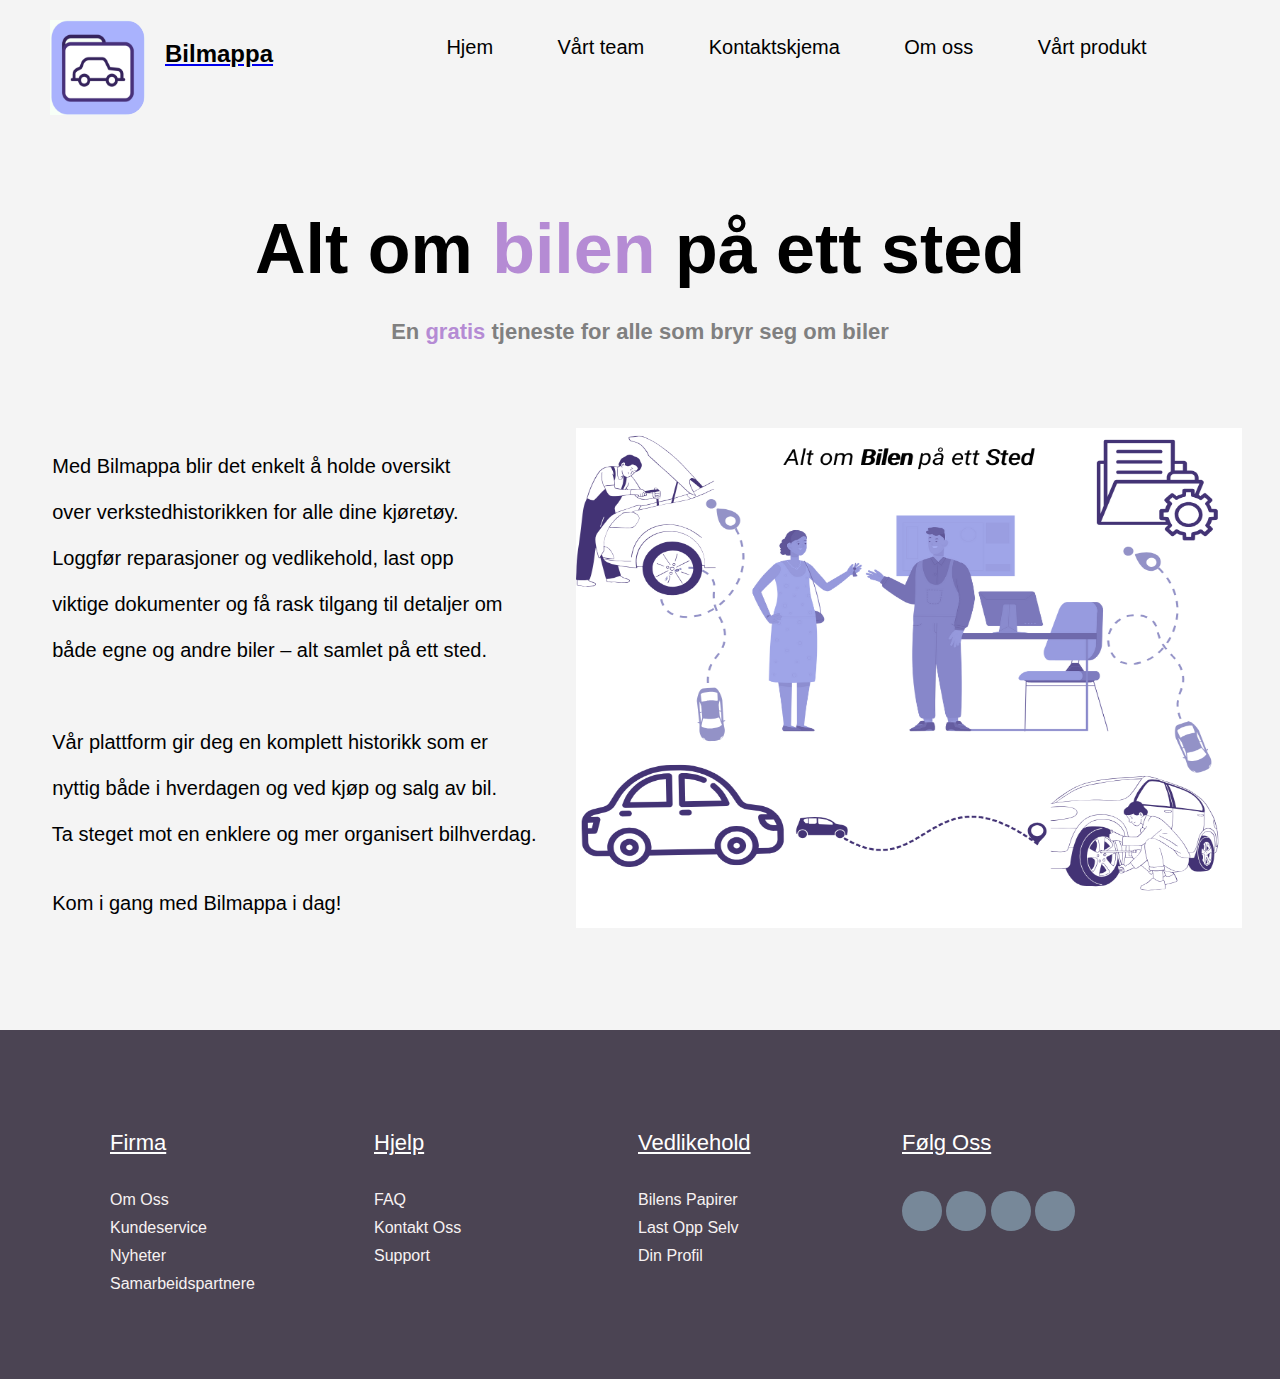
==== commit e01c9226: "Fikset litt på tilbakemelding fra brukerne" ====
--- a/index.html
+++ b/index.html
@@ -25,7 +25,7 @@
     <h3>Alt om <span>bilen</span> på ett sted</h3>
     <h4>En <span>gratis</span> tjeneste for alle som bryr seg om biler</h4> <br><br><br>
 
-  <img src="photo/bilde 2.png" alt="">
+  <img src="photo/Fashion_Sale_Facebook_Post.png" alt="">
   <pre style="font-style: normal;"> 
     Med Bilmappa blir det enkelt å holde oversikt 
 
--- a/style.css
+++ b/style.css
@@ -31,7 +31,6 @@
 }
 .menucontainer ul li a:hover{
     background-color: rgb(181, 139, 212);
-    transition: 1s;
     padding: 5px;
     border-radius: 50px;
 
@@ -59,10 +58,11 @@
 
 }
 .menucontainer img{
-    width: 70px;
-    height: 70px;
+    width: 95px;
+    height: 95px;
     padding: 20px;
     border-radius: 40px;
+    padding-left: 50px;
 } 
 .innhold h3{
     font-size: 70px;
@@ -116,10 +116,13 @@
 
 }
 
-.about img{
-    width: 100%;
-    margin: 0;
-    border-radius: 10px;
+.about img {
+    width: 85%;  /* Reduce the width to 80% (you can adjust this value) */
+    margin: 0 auto;  /* Center the image horizontally */
+    display: block;  /* Make the image a block element (necessary for centering with margin auto) */
+    border-radius: 10px;  /* Keep the rounded corners */
+}
+
 }
 .about h4{
     text-align: center;
@@ -321,6 +324,7 @@
     width: 250px;
     height: 40px;
     border: solid 1px;
+    border-radius: 6px;
 }
 
 .kons span input{
@@ -335,8 +339,40 @@
     border-radius: 10px;
     font-size: larger;
     background-color: rgb(181, 139, 212);
-    color: #ffffff;
-}
+    color: #ffffff; 
+}
+.kons button:hover {
+    background-color: rgb(181, 139, 212); /* Darker purple color */
+    transform: scale(1.03); /* Slightly increase size on hover */
+
+}
+
+.kons textarea {
+    width: 100%;
+    max-width: 600px;  /* Increased max width for a larger box */
+    height: 200px;  /* Increased height for more space */
+    padding: 10px;  /* Add padding inside the textarea */
+    font-size: 16px;  /* Font size for the text */
+    border: 2px solid #161616;  /* Light border */
+    border-radius: 8px;  /* Rounded corners */
+    resize: vertical;  /* Allow users to resize vertically */
+    box-sizing: border-box;  /* Make sure padding is included in width/height */
+    font-family: Arial, sans-serif;  /* Font family for better readability */
+    background-color: #f9f9f9;  /* Light background color */
+    transition: border-color 0.3s ease, box-shadow 0.3s ease;  /* Smooth transition */
+    margin-left: 40px;  /* Push the textarea to the right */
+}
+.kons textarea:focus {
+    border-color: rgb(16, 14, 18);  /* Change border color on focus */
+    box-shadow: 0 0 5px rgba(181, 139, 212, 0.6);  /* Add a soft shadow effect */
+    outline: none;  /* Remove default focus outline */
+}
+
+/* Placeholder styling for textarea */  
+.kons textarea::placeholder {
+    font-size: 15px;
+}
+
 
 .rad{
     display: flex;
@@ -388,7 +424,7 @@
 }
 .tral p {
     font-size: 18px;
-    color: #666;
+    color: #252525;
     line-height: 1.6;
     margin-top: 30px;
     margin-bottom: 15px;
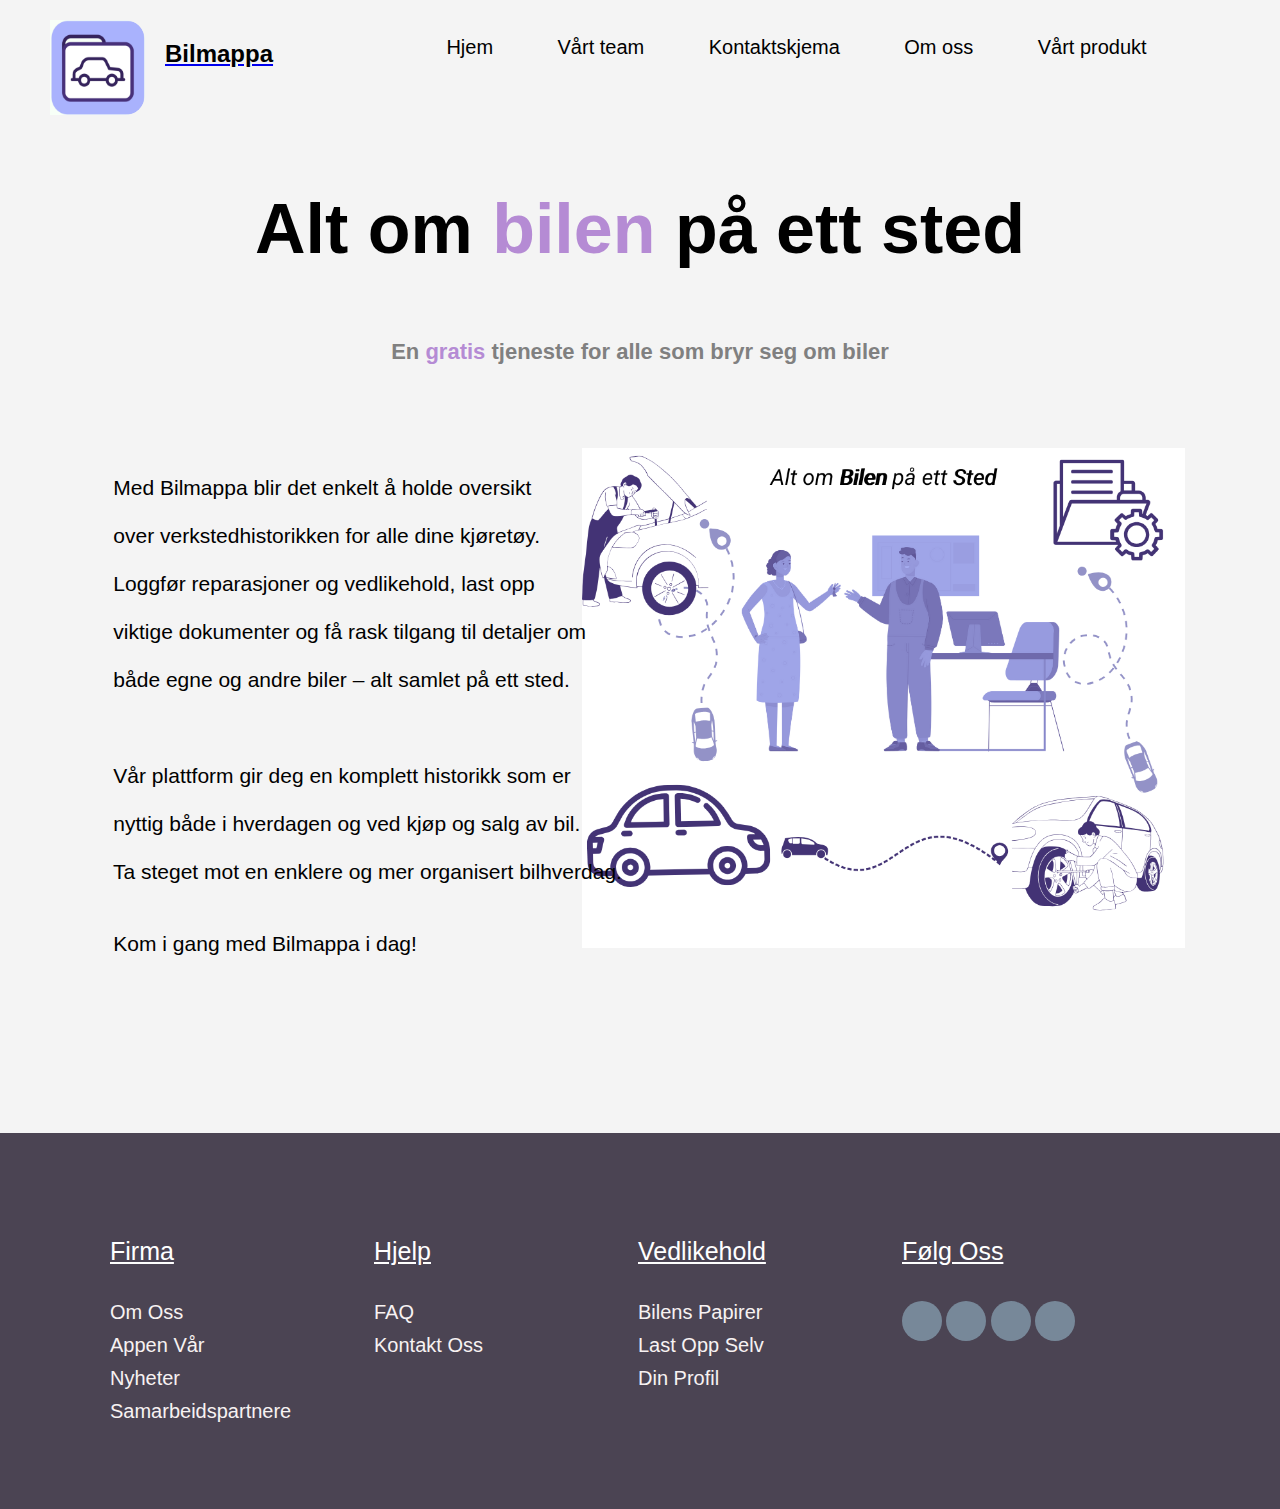
==== commit 77115a0c: "Visual endringer" ====
--- a/index.html
+++ b/index.html
@@ -6,6 +6,7 @@
 <head>
 
     <title>Bilmappa</title>
+
 </head>
 <body>
     <div class="menucontainer">
@@ -49,14 +50,15 @@
 </div>
 <br><br>
 
+
 <footer class="footer">
     <div class="container">
         <div class="row">
             <div class="footer-col">
                 <h4 style="text-decoration: underline;">Firma</h4>
                 <ul>
-                    <li><a href="#">Om oss</a></li>
-                    <li><a href="#">Kundeservice</a></li>
+                    <li><a href="Om oss.html">Om oss</a></li>
+                    <li><a href="Vårt produkt.html">Appen vår</a></li>
                     <li><a href="#">Nyheter</a></li>
                     <li><a href="#">Samarbeidspartnere</a></li>
                 
@@ -66,8 +68,7 @@
                 <h4 style="text-decoration: underline;">Hjelp</h4>
                 <ul>
                     <li><a href="#">FAQ</a></li>
-                    <li><a href="#">Kontakt oss</a></li>
-                    <li><a href="#">support</a></li>
+                    <li><a href="kontakskjema.html">Kontakt oss</a></li>
                     <li><a href="#"></a></li>
                 </ul>
         </div>
--- a/style.css
+++ b/style.css
@@ -67,6 +67,7 @@
 .innhold h3{
     font-size: 70px;
     text-align: center;
+    margin-top: -10px;
 }
 .innhold span{
     color: rgb(181, 139, 212);
@@ -75,7 +76,8 @@
 font-size: 22px;
 text-align: center;
 color: gray;
-margin-top: -40px;
+margin-top: 20px;
+
 }
 .innhold h4 span{
     color: rgb(181, 139, 212);
@@ -87,17 +89,27 @@
     
 }
 .innhold pre{
-    font-size:20px;
+    font-size:21px;
     text-align: left;
     margin-top: -500px;
     font-style: italic;
     font-family: sans-serif;
     padding-left: 30px;
-
-}
+    padding-right: 30px;
+
+}
+.innhold {
+    margin: 0 auto; /* Center content horizontally */
+    padding: 60px; /* Add spacing inside the element */
+    max-width: 100%; /* Limit the width of the content */
+    box-sizing: border-box; /* Ensure padding is included in the width */
+}
+
 .about h3{
     text-align: center;
     font-size: 50px;
+    margin-bottom: 20px;
+    margin-top: 15px;
 
 }
 
@@ -111,7 +123,7 @@
 text-align: center;
 font-size: 22px;
 color: black;
-padding: 20px 20px;
+padding: 30px;
 font-family: sans-serif;
 
 }
@@ -123,7 +135,7 @@
     border-radius: 10px;  /* Keep the rounded corners */
 }
 
-}
+
 .about h4{
     text-align: center;
     font-size: 40px;
@@ -150,7 +162,7 @@
 }
 .footer-col h4{
     text-decoration: underline;
-    font-size: 22px;
+    font-size: 25px;
     color: white;
     text-transform: capitalize;
     margin-bottom: 35px;
@@ -162,7 +174,7 @@
     margin-bottom: 10px;
 }
 .footer-col ul li a{
-    font-size: 16px;
+    font-size: 20px;
     text-transform: capitalize;
     color:black;
     text-decoration: none;
@@ -292,20 +304,27 @@
 
 .hilt{
     text-align: center;
-    font-size: 22px;
+    font-size: 25px;
     font-family: sans-serif;
 }
 .pics{
     display: flex;
+    padding-left: 140px;
+    
 }
 .pics ul li{
     font-family: sans-serif;
 }
 .bolder img{
-    width: 100%;
+    width: 90%; /* Adjust this value as needed */
+    margin: 0 auto; /* Center the image horizontally */
+    display: block; /* Ensure the image behaves like a block element */
+    border-radius: 12px; /* Rounded corners */
+    box-shadow: 0 0 0 2px #d0d2d2; /* Outline effect with box-shadow */
 }
 .pop h1{
     text-align: center;
+    font-size: 2.5rem;
 }
 .pop h4{
     text-align: center;
@@ -314,36 +333,59 @@
 }
 
 .kons h6{
-    margin-left: 40px;
-    font-size: 22px;
-    font-family: sans-serif;
+    margin-left: 90px;
+    font-size: 25px;
+    font-family: sans-serif;
+    padding-left: 120px;
+    margin-bottom: 20px;
+
+
 }
 
 .kons input{
-    margin-left: 40px;
-    width: 250px;
-    height: 40px;
+    margin-left: 180px;
+    width: 270px;
+    height: 50px;
     border: solid 1px;
     border-radius: 6px;
-}
+    margin-top: 2px;
+
+}
+.kons input:focus {
+    border-color: rgb(181, 139, 212); /* Custom border color on focus */
+    box-shadow: 0 0 5px rgba(9, 1, 16, 0.6); /* Soft purple glow */
+
+    outline: none; /* Remove default blue outline */
+
+
+
+}
+
 
 .kons span input{
     width: 50%;
     height: 100px;
 
+    
+
 }
 .kons button{
     width: 140px;
     height: 40px;
-    margin-left: 40px;
+    margin-left: 200px;
     border-radius: 10px;
     font-size: larger;
     background-color: rgb(181, 139, 212);
     color: #ffffff; 
+    padding-left: 9px;
+
+
 }
 .kons button:hover {
     background-color: rgb(181, 139, 212); /* Darker purple color */
     transform: scale(1.03); /* Slightly increase size on hover */
+
+
 
 }
 
@@ -360,7 +402,10 @@
     font-family: Arial, sans-serif;  /* Font family for better readability */
     background-color: #f9f9f9;  /* Light background color */
     transition: border-color 0.3s ease, box-shadow 0.3s ease;  /* Smooth transition */
-    margin-left: 40px;  /* Push the textarea to the right */
+    margin-left: 180px;
+    
+    
+
 }
 .kons textarea:focus {
     border-color: rgb(16, 14, 18);  /* Change border color on focus */
@@ -380,7 +425,7 @@
 }
 .lob{
     margin: auto;
-    width: 20%;
+    width: 30%;
 }
 .lob h1{
     margin-left: 35px ;
@@ -395,11 +440,13 @@
     display: flex;
     max-width: 900px;
     padding: 20px;
-    border-radius: 50px;
+    border-radius: 90px;
+    padding-left: 180px;
+
 }
 .albdr h1 {
     text-align: center;
-    font-size: 32px;
+    font-size: 35px;
     color: #333;
     font-weight: 700;
     margin: 20px 0;
@@ -421,6 +468,7 @@
     flex: 1;
     padding: 10px;
     text-align: left;
+
 }
 .tral p {
     font-size: 18px;
@@ -428,6 +476,7 @@
     line-height: 1.6;
     margin-top: 30px;
     margin-bottom: 15px;
+    width: 110%;
 
 }
 .tral button {
@@ -444,11 +493,29 @@
     margin-top: 50px;
     margin-left: 20%;
 }
-.bzr {
-    text-align: center;
-    margin: 20px;
-}
-
+
+/* Nedlastingsbokser */
+.download-container {
+    display: flex;
+    gap: 20px;
+    margin-top: -50px;
+    justify-content: center; /* Sentraliser ikonene */
+    padding-left: 10px;
+    margin-right: 75px;
+
+}
+
+.download-container img {
+    width: 180px; /* Sett samme bredde for begge */
+    height: 60px; /* Behold proporsjoner */
+    object-fit: contain; /* Bevarer proporsjoner inne i boksen */
+    transition: transform 0.3s ease; /* Hover-effekt */
+    cursor: pointer;
+}
+
+.download-container img:hover {
+    transform: scale(1.1); /* Zoom inn på hover */
+}
 .bzr button:hover {
     background-color: #7a5db7; /* Darker purple on hover */
 }
